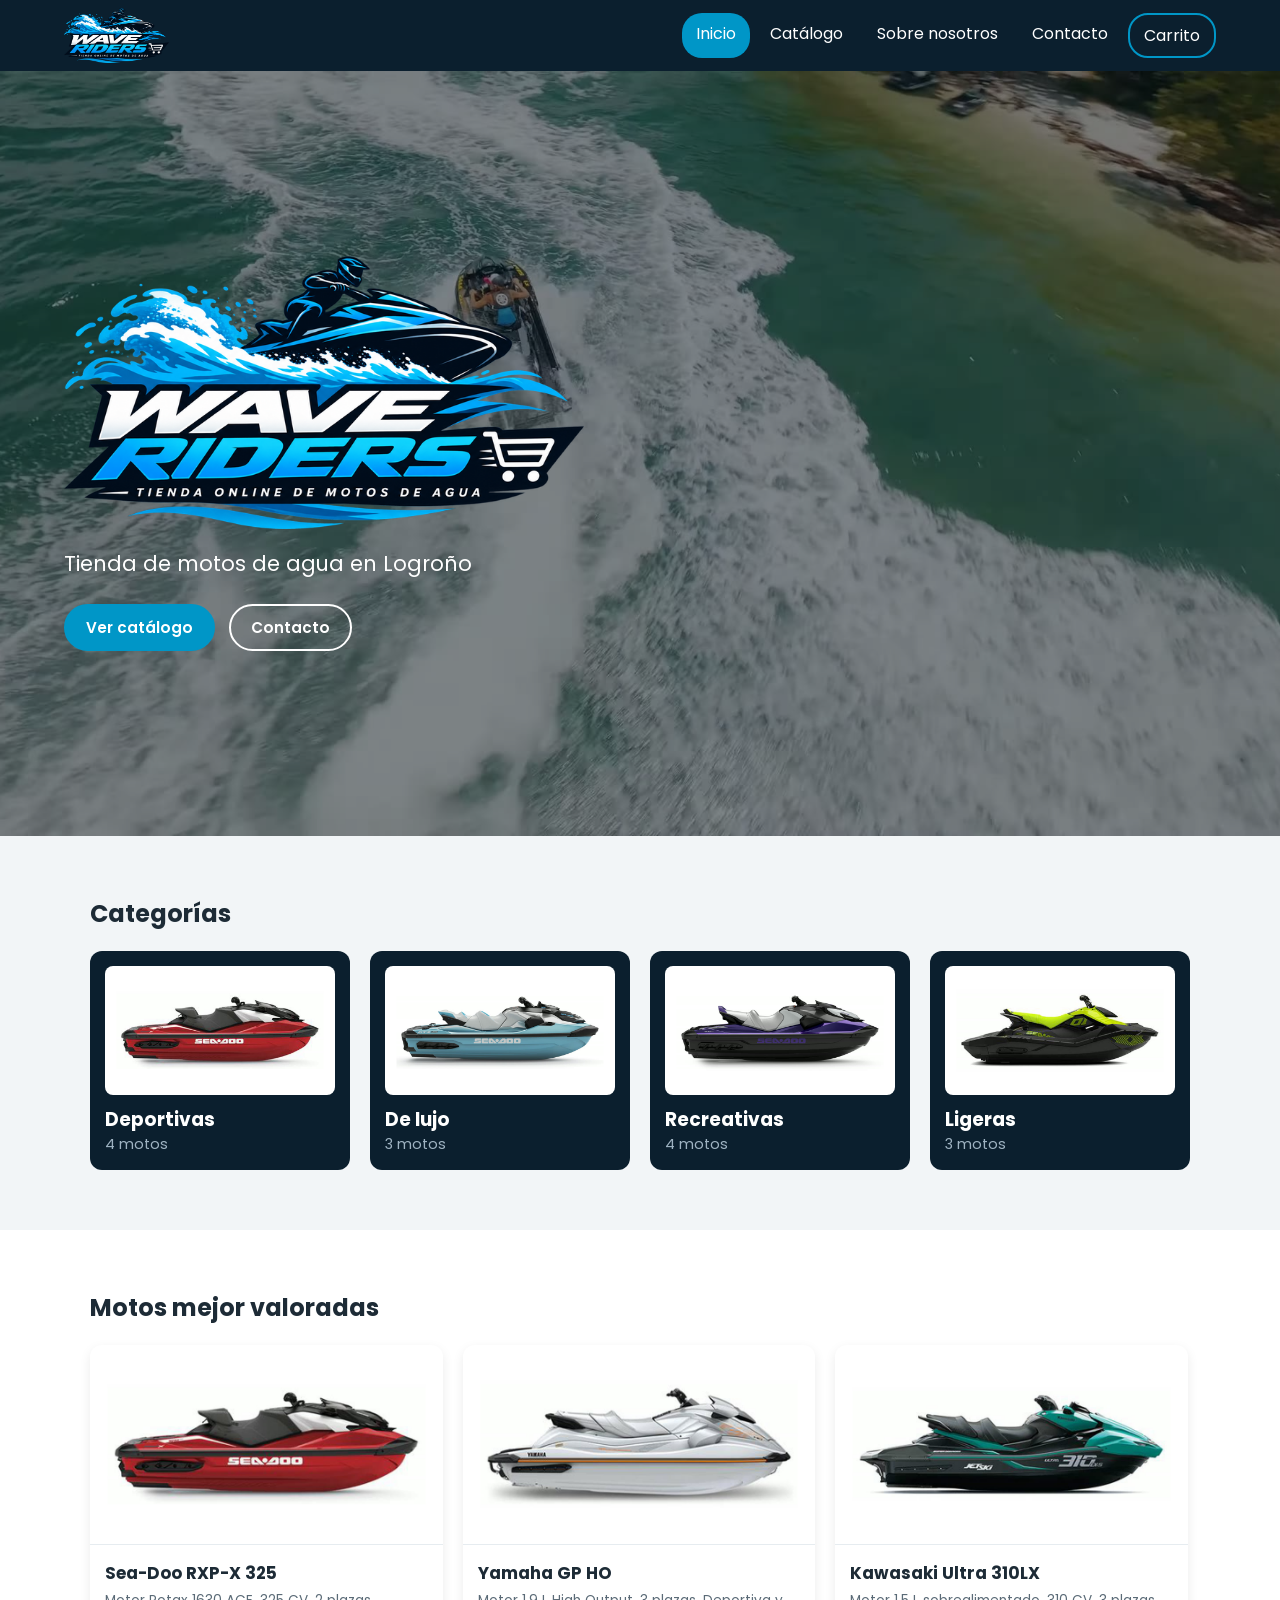
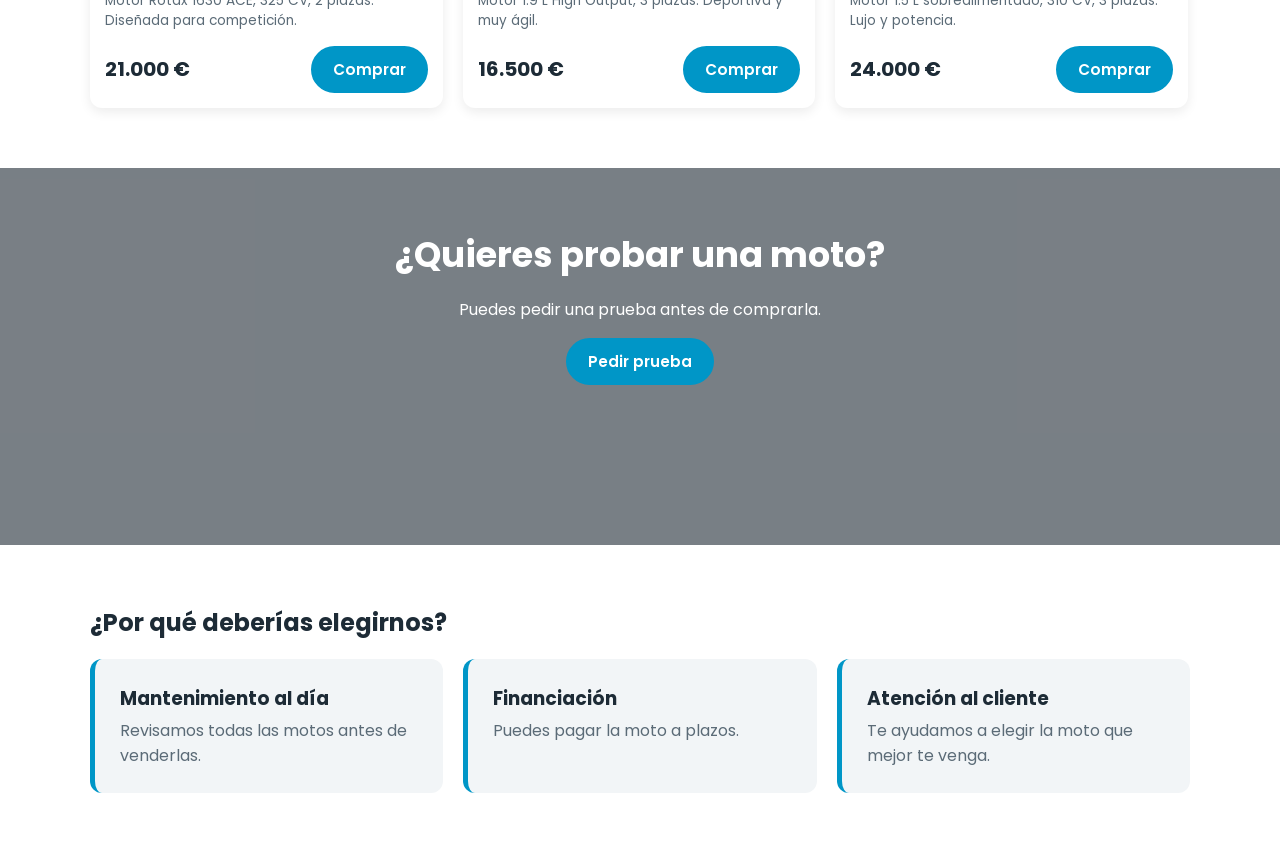
==== WaveRiders/index.html @ 461a8feb "Add files via upload" ====
<!DOCTYPE html>
<html lang="es">
<head>
    <meta charset="UTF-8">
    <meta name="viewport" content="width=device-width, initial-scale=1.0">
    <meta name="description" content="Wave Riders, tienda de motos de agua en Logroño">
    <meta name="keywords" content="motos de agua, Sea-Doo, Yamaha, Kawasaki, Logroño">
    <meta name="author" content="M.Y x B.H">
    <title>Inicio - Wave Riders</title>
    <link rel="icon" href="img/favicon.png" type="image/png">
    <!-- letra de google fonts -->
    <link href="https://fonts.googleapis.com/css2?family=Poppins:wght@400;600;700&display=swap" rel="stylesheet">
    <link href="css/estilos.css" rel="stylesheet" type="text/css">
</head>
<body>

    <!-- menu de arriba, igual en todas las paginas -->
    <header>
        <a href="index.html"><img src="img/logo.png" alt="Logo de Wave Riders" width="720" height="378"></a>
        <nav>
            <a href="index.html" class="activo">Inicio</a>
            <a href="tienda.html">Catálogo</a>
            <a href="sobre-nosotros.html">Sobre nosotros</a>
            <a href="contacto.html">Contacto</a>
            <a href="carrito.html" class="carrito">Carrito <span id="contador"></span></a>
        </nav>
    </header>

    <!-- portada con el video de fondo -->
    <section class="hero">
        <video autoplay muted loop playsinline poster="img/poster-inicio.jpg">
            <source src="video/jetski_cinematico.mp4" type="video/mp4">
        </video>
        <!-- capa oscura para que se lea el texto encima del video -->
        <div class="capa"></div>
        <div class="hero-texto">
            <h1 class="titulo-animado"><img src="img/logo.png" alt="Wave Riders" width="720" height="378"></h1>
            <p>Tienda de motos de agua en Logroño</p>
            <a href="tienda.html" class="boton">Ver catálogo</a>
            <a href="contacto.html" class="boton boton-borde">Contacto</a>
        </div>
    </section>

    <!-- categorias, cada una lleva a su parte del catalogo -->
    <section class="seccion">
        <div class="contenedor">
            <h2>Categorías</h2>
            <div class="categorias">
                <a href="tienda.html#deportivas">
                    <img src="img/motos/Sea-Doo_RXP-X_325.jpg" alt="Moto deportiva" width="800" height="450">
                    <h3>Deportivas</h3>
                    <p>4 motos</p>
                </a>
                <a href="tienda.html#lujo">
                    <img src="img/motos/Sea-Doo_GTX_Limited_325.jpg" alt="Moto de lujo" width="800" height="450">
                    <h3>De lujo</h3>
                    <p>3 motos</p>
                </a>
                <a href="tienda.html#recreativas">
                    <img src="img/motos/Sea-Doo_GTI_SE_170.jpg" alt="Moto recreativa" width="800" height="450">
                    <h3>Recreativas</h3>
                    <p>4 motos</p>
                </a>
                <a href="tienda.html#ligeras">
                    <img src="img/motos/Sea-Doo_Spark_Trixx.jpg" alt="Moto ligera" width="800" height="450">
                    <h3>Ligeras</h3>
                    <p>3 motos</p>
                </a>
            </div>
        </div>
    </section>

    <!-- las 3 motos mas vendidas -->
    <section class="seccion blanco">
        <div class="contenedor">
            <h2>Motos mejor valoradas</h2>
            <div class="tarjetas tres">
                <article class="tarjeta">
                    <img src="img/motos/Sea-Doo_RXP-X_325.jpg" alt="Sea-Doo RXP-X 325" width="800" height="450">
                    <div class="tarjeta-texto">
                        <h3>Sea-Doo RXP-X 325</h3>
                        <p>Motor Rotax 1630 ACE, 325 CV, 2 plazas. Diseñada para competición.</p>
                        <div class="tarjeta-pie">
                            <span class="precio">21.000 €</span>
                            <button type="button" class="boton comprar" data-id="rxpx" data-nombre="Sea-Doo RXP-X 325" data-precio="21000" data-foto="img/motos/Sea-Doo_RXP-X_325.jpg">Comprar</button>
                        </div>
                    </div>
                </article>

                <article class="tarjeta">
                    <img src="img/motos/Yamaha_GP_HO.jpg" alt="Yamaha GP HO" width="800" height="450">
                    <div class="tarjeta-texto">
                        <h3>Yamaha GP HO</h3>
                        <p>Motor 1.9 L High Output, 3 plazas. Deportiva y muy ágil.</p>
                        <div class="tarjeta-pie">
                            <span class="precio">16.500 €</span>
                            <button type="button" class="boton comprar" data-id="gpho" data-nombre="Yamaha GP HO" data-precio="16500" data-foto="img/motos/Yamaha_GP_HO.jpg">Comprar</button>
                        </div>
                    </div>
                </article>

                <article class="tarjeta">
                    <img src="img/motos/Kawasaki_Ultra_310LX.jpg" alt="Kawasaki Ultra 310LX" width="800" height="450">
                    <div class="tarjeta-texto">
                        <h3>Kawasaki Ultra 310LX</h3>
                        <p>Motor 1.5 L sobrealimentado, 310 CV, 3 plazas. Lujo y potencia.</p>
                        <div class="tarjeta-pie">
                            <span class="precio">24.000 €</span>
                            <button type="button" class="boton comprar" data-id="ultralx" data-nombre="Kawasaki Ultra 310LX" data-precio="24000" data-foto="img/motos/Kawasaki_Ultra_310LX.jpg">Comprar</button>
                        </div>
                    </div>
                </article>
            </div>
        </div>
    </section>

    <!-- franja con el otro video para pedir prueba -->
    <section class="banda-video">
        <video autoplay muted loop playsinline>
            <source src="video/jetski_lado.mp4" type="video/mp4">
        </video>
        <div class="capa"></div>
        <div class="banda-texto">
            <h2>¿Quieres probar una moto?</h2>
            <p>Puedes pedir una prueba antes de comprarla.</p>
            <a href="contacto.html" class="boton">Pedir prueba</a>
        </div>
    </section>

    <!-- por que elegirnos -->
    <section class="seccion blanco">
        <div class="contenedor">
            <h2>¿Por qué deberías elegirnos?</h2>
            <div class="ventajas">
                <div>
                    <h3>Mantenimiento al día</h3>
                    <p>Revisamos todas las motos antes de venderlas.</p>
                </div>
                <div>
                    <h3>Financiación</h3>
                    <p>Puedes pagar la moto a plazos.</p>
                </div>
                <div>
                    <h3>Atención al cliente</h3>
                    <p>Te ayudamos a elegir la moto que mejor te venga.</p>
                </div>
            </div>
        </div>
    </section>

    <!-- javascript del carrito (guarda las motos y pone el numerito del menu) -->
    <script src="js/carrito.js"></script>
</body>
</html>
---- WaveRiders/css/estilos.css ----
/* ===== WAVE RIDERS - hoja de estilos ===== */

/*-----cosas generales para toda la web-----*/

/* asi el padding y el borde no hacen la caja mas grande */
* {
    box-sizing: border-box;
}

body {
    margin: 0;
    font-family: 'Poppins', Arial, sans-serif;
    color: #1d2b36;
    background-color: #f2f5f7;
}

/* que las fotos no se salgan de su caja y no se deformen */
img {
    max-width: 100%;
    height: auto;
    display: block;
}

h1, h2, h3 {
    margin-top: 0;
}

/* caja del centro para que en pantallas grandes no se estire todo */
.contenedor {
    max-width: 1100px;
    margin: 0 auto;
}

/* espacio de arriba y abajo de cada parte de la pagina */
.seccion {
    padding: 60px 5%;
}

/* para las secciones que van con fondo blanco */
.blanco {
    background-color: white;
}

/*-----cabecera de arriba (logo + menu)-----*/

/* sticky = se queda pegada arriba al bajar */
header {
    position: sticky;
    top: 0;
    z-index: 10;
    display: flex;
    flex-wrap: wrap;
    align-items: center;
    justify-content: space-between;
    gap: 15px;
    padding: 8px 5%;
    background-color: #0b1f2e;
}

/* tamaño del logo de arriba */
header img {
    height: 55px;
    width: auto;
}

/*-----menu de navegacion-----*/
/* cosa guapa */
nav {
    display: flex;
    flex-wrap: wrap;
    gap: 6px;
}

nav a {
    padding: 8px 14px;
    border-radius: 20px;
    color: white;
    text-decoration: none;
    transition: all 0.3s ease-out;
}

/* al pasar el raton se pone blanco */
nav a:hover {
    background-color: white;
    color: #0b1f2e;
}

/* la pagina en la que estas sale en azul */
nav a.activo {
    background-color: #0096c7;
    color: white;
}

/* el enlace del carrito con borde para que se vea mas */
nav a.carrito {
    border: 2px solid #0096c7;
}

/*-----botones-----*/
.boton {
    display: inline-block;
    padding: 10px 20px;
    border: 2px solid #0096c7;
    border-radius: 25px; /* Bordes redondeados */
    background-color: #0096c7;
    color: white;
    font-family: inherit;
    font-size: 0.95rem;
    font-weight: 600;
    text-decoration: none;
    cursor: pointer;
    transition: background-color 0.3s, color 0.3s;
}

/* efecto al pasar el raton, se oscurece un poco */
.boton:hover {
    background-color: #0077a3;
    border-color: #0077a3;
}

/* boton transparente con borde blanco (el de la portada) */
.boton-borde {
    background-color: transparent;
    border-color: white;
}

.boton-borde:hover {
    background-color: white;
    border-color: white;
    color: #0b1f2e;
}

/* boton gris para borrar el formulario */
.boton-gris {
    background-color: white;
    border-color: #ccd6dd;
    color: #1d2b36;
}

.boton-gris:hover {
    background-color: #e6ecf0;
    border-color: #ccd6dd;
}

/*-----portada con el video de fondo-----*/
.hero,
.banda-video {
    position: relative; /* para poder poner el video por detras */
    overflow: hidden;   /* que el video no se salga */
    color: white;
}

.hero {
    min-height: 85vh; /* casi toda la pantalla */
    display: flex;
    align-items: center;
    padding: 40px 5%;
}

/* el video ocupa todo el fondo y se recorta sin deformarse */
.hero video,
.banda-video video {
    position: absolute;
    top: 0;
    left: 0;
    width: 100%;
    height: 100%;
    object-fit: cover;
}

/* capa negra transparente encima del video para que se lea el texto */
.capa {
    position: absolute;
    top: 0;
    left: 0;
    width: 100%;
    height: 100%;
    background-color: rgba(0, 10, 20, 0.5);
}

/* el texto va encima de todo */
.hero-texto,
.banda-texto {
    position: relative;
    z-index: 1;
}

/* logo grande de la portada */
.hero-texto img {
    width: 520px;
    margin-bottom: 10px;
}

.hero-texto p {
    font-size: 1.3rem;
    margin: 0 0 25px;
}

.hero-texto .boton {
    margin-right: 10px;
}

/*-----franja del segundo video (la de pedir prueba)-----*/
/* el texto va arriba y abajo se deja hueco para que se vea pasar la moto */
.banda-video {
    padding: 60px 5% 160px;
    text-align: center;
}

/* se enseña la parte de arriba del video, asi la moto sale abajo */
.banda-video video {
    object-position: center top;
}

.banda-texto h2 {
    font-size: 2.2rem;
    margin-bottom: 10px;
}

/* Animación para el título Wave riders en la pagina de Index (M.Y) */
@keyframes deslizarDesdeDerecha {
    0% {
        transform: translateX(100px);
        opacity: 0;
    }
    100% {
        transform: translateX(0);
        opacity: 1;
    }
}

/* Aplicado al logo de la portada */
.titulo-animado {
    animation: deslizarDesdeDerecha 1s ease-out;
}

/*-----titulo de las demas paginas con el video de la moto de lado-----*/
/* funciona igual que la portada: video detras, capa oscura y texto encima */
.banner {
    position: relative;
    overflow: hidden;
    padding: 70px 5%;
    color: white;
}

.banner video {
    position: absolute;
    top: 0;
    left: 0;
    width: 100%;
    height: 100%;
    object-fit: cover;
}

.banner-texto {
    position: relative;
    z-index: 1;
}

.banner h1 {
    font-size: 2.6rem;
    margin-bottom: 5px;
}

.banner p {
    margin: 0;
    font-size: 1.1rem;
}

/*-----cajas de categorias del inicio-----*/
.categorias {
    display: flex;
    flex-wrap: wrap;
    gap: 20px;
}

.categorias a {
    flex: 1 1 200px;
    padding: 15px;
    border-radius: 12px;
    background-color: #0b1f2e;
    color: white;
    text-decoration: none;
    transition: transform 0.3s;
}

/* efecto: la caja sube un poco al pasar el raton */
.categorias a:hover {
    transform: translateY(-5px);
}

.categorias img {
    border-radius: 8px;
    background-color: white;
    margin-bottom: 10px;
}

.categorias h3 {
    margin: 0;
}

.categorias p {
    margin: 0;
    color: #9fb3c2;
    font-size: 0.9rem;
}

/*-----tarjetas de las motos-----*/

/* fila de tarjetas, si no caben bajan a la siguiente linea */
.tarjetas {
    display: flex;
    flex-wrap: wrap;
    gap: 20px;
}

/* 4 tarjetas por fila */
.tarjeta {
    flex: 0 0 calc(25% - 15px);
    display: flex;
    flex-direction: column;
    background-color: white;
    border-radius: 12px;
    overflow: hidden;
    box-shadow: 0 4px 12px rgba(0, 0, 0, 0.08);
    transition: transform 0.3s, box-shadow 0.3s;
}

/* en el inicio van 3 por fila */
.tres .tarjeta {
    flex-basis: calc(33.33% - 14px);
}

/*-----efecto tarjeta: sube y le sale mas sombra-----*/
.tarjeta:hover {
    transform: translateY(-5px);
    box-shadow: 0 10px 25px rgba(0, 0, 0, 0.15);
}

.tarjeta-texto {
    flex: 1;
    display: flex;
    flex-direction: column;
    padding: 15px;
    border-top: 1px solid #e6ecf0;
}

.tarjeta h3 {
    font-size: 1.05rem;
    margin-bottom: 5px;
}

.tarjeta p {
    margin: 0 0 15px;
    font-size: 0.85rem;
    color: #5b6b77;
}

/* precio y boton abajo del todo aunque el texto sea mas corto */
.tarjeta-pie {
    margin-top: auto;
    display: flex;
    align-items: center;
    justify-content: space-between;
}

.precio {
    font-size: 1.25rem;
    font-weight: 700;
}

/*-----catalogo: botones para saltar a cada categoria-----*/
.menu-categorias {
    display: flex;
    flex-wrap: wrap;
    gap: 10px;
    margin-bottom: 40px;
}

.menu-categorias a {
    padding: 8px 18px;
    border-radius: 20px;
    background-color: white;
    color: #1d2b36;
    text-decoration: none;
    border: 1px solid #d5dde3;
    transition: all 0.3s;
}

.menu-categorias a:hover {
    background-color: #0b1f2e;
    color: white;
}

/* scroll-margin para que la cabecera no tape el titulo al saltar */
.categoria {
    margin-bottom: 50px;
    scroll-margin-top: 90px;
}

.categoria h2 {
    margin-bottom: 0;
}

.categoria > p {
    margin: 0 0 20px;
    color: #5b6b77;
}

/*-----cajitas de por que elegirnos-----*/
.ventajas {
    display: flex;
    flex-wrap: wrap;
    gap: 20px;
}

.ventajas div {
    flex: 1 1 250px;
    padding: 25px;
    border-radius: 12px;
    background-color: #f2f5f7;
    border-left: 5px solid #0096c7; /* rayita azul a la izquierda */
}

.ventajas h3 {
    margin-bottom: 5px;
}

.ventajas p {
    margin: 0;
    color: #5b6b77;
}

/*-----sobre nosotros: texto a un lado y foto al otro-----*/
.dos-columnas {
    display: flex;
    flex-wrap: wrap;
    align-items: center;
    gap: 40px;
}

.dos-columnas > div {
    flex: 1 1 400px;
}

.dos-columnas img {
    border-radius: 12px;
}

/*-----tabla del horario-----*/
table {
    width: 100%;
    max-width: 600px;
    border-collapse: collapse; /* que no salgan bordes dobles */
    background-color: white;
}

caption {
    text-align: left;
    font-weight: 700;
    padding-bottom: 10px;
}

th,
td {
    padding: 12px 15px;
    text-align: left;
    border-bottom: 1px solid #e6ecf0;
}

th {
    background-color: #0b1f2e;
    color: white;
}

/* el domingo cerrado en rojo */
.cerrado {
    color: #e63946;
    font-weight: 700;
    text-align: center;
}

/*-----formularios (contacto y pedido)-----*/
form p {
    margin: 0 0 15px;
}

/* todos los campos de escribir igual de anchos */
input[type="text"],
input[type="email"],
input[type="tel"],
select,
textarea {
    width: 100%;
    padding: 10px;
    margin-top: 5px;
    border: 1px solid #ccd6dd;
    border-radius: 6px;
    font-family: inherit;
    font-size: 0.95rem;
}

/* cuando pinchas en un campo se marca en azul */
input:focus,
select:focus,
textarea:focus {
    outline: 2px solid #0096c7;
    border-color: transparent;
}

/* el recuadro que agrupa campos */
fieldset {
    margin: 0 0 20px;
    padding: 15px 20px;
    border: 1px solid #d5dde3;
    border-radius: 8px;
}

legend {
    font-weight: 700;
    padding: 0 5px;
}

/*-----contacto: formulario a la izquierda y datos a la derecha-----*/
.contacto {
    display: flex;
    flex-wrap: wrap;
    align-items: flex-start;
    gap: 30px;
}

.contacto form {
    flex: 2 1 450px;
    padding: 30px;
    border-radius: 12px;
    background-color: white;
}

.contacto aside {
    flex: 1 1 280px;
}

/* cada cajita de direccion, telefono... */
.dato {
    margin-bottom: 15px;
    padding: 18px;
    border-radius: 12px;
    background-color: white;
}

.dato h3 {
    margin-bottom: 3px;
    font-size: 1rem;
    color: #0096c7;
}

/* overflow-wrap: los emails largos se parten en dos lineas.
   sin esto la columna se hacia enorme y la pagina se veia pequeña */
.dato p {
    margin: 0;
    overflow-wrap: anywhere;
}

/* el mapa de google */
iframe {
    width: 100%;
    height: 250px;
    border: 0;
    border-radius: 12px;
}

/*==========================================
  CARRITO
  las filas de las motos las crea el javascript (js/carrito.js)
==========================================*/

/*-----boton comprar cuando lo acabas de pulsar (se pone verde un momento)-----*/
.boton.anadida {
    background-color: #2a9d8f;
    border-color: #2a9d8f;
}

/*-----numerito rojo al lado de Carrito en el menu-----*/
/* empieza escondido, el javascript lo enseña si hay motos */
#contador {
    display: none;
    min-width: 20px;
    margin-left: 4px;
    padding: 0 6px;
    border-radius: 10px;
    background-color: #e63946;
    color: white;
    font-size: 0.75rem;
    text-align: center;
}

/* lista de motos a la izquierda y resumen a la derecha */
.pedido {
    display: flex;
    flex-wrap: wrap;
    align-items: flex-start;
    gap: 30px;
}

.lista-motos {
    flex: 2 1 500px;
}

/* cada fila de moto */
.fila {
    display: flex;
    flex-wrap: wrap;
    align-items: center;
    gap: 15px;
    margin-bottom: 12px;
    padding: 10px 15px;
    border: 2px solid #0096c7;
    border-radius: 12px;
    background-color: white;
}

.fila img {
    width: 110px;
}

.fila-info {
    flex: 1;
}

.fila-info h3 {
    margin: 0;
    font-size: 1rem;
}

.fila-info p {
    margin: 0;
    color: #5b6b77;
    font-size: 0.9rem;
}

/*-----botones - y + de la cantidad-----*/
.cantidad {
    display: flex;
    align-items: center;
    gap: 10px;
    margin-top: 6px;
}

.cantidad button {
    width: 28px;
    height: 28px;
    border: 1px solid #ccd6dd;
    border-radius: 6px;
    background-color: white;
    font-family: inherit;
    font-weight: 700;
    cursor: pointer;
}

.cantidad button:hover {
    background-color: #0b1f2e;
    color: white;
}

.subtotal {
    font-weight: 700;
}

/* boton rojo para quitar la moto */
.quitar {
    padding: 8px 16px;
    border: none;
    border-radius: 20px;
    background-color: #e63946;
    color: white;
    font-family: inherit;
    cursor: pointer;
    transition: background-color 0.3s;
}

.quitar:hover {
    background-color: #c62f3b;
}

/* caja del carrito vacio, la enseña el javascript */
.vacio {
    display: none;
    padding: 40px;
    border-radius: 12px;
    background-color: white;
    text-align: center;
}

.vacio p {
    color: #5b6b77;
}

/*-----caja del resumen (total y datos)-----*/
/* sticky para que el total se vea siempre al bajar */
.resumen {
    flex: 1 1 300px;
    position: sticky;
    top: 90px;
    padding: 25px;
    border-radius: 12px;
    background-color: white;
    box-shadow: 0 4px 12px rgba(0, 0, 0, 0.08);
}

.total-linea {
    display: flex;
    justify-content: space-between;
    font-size: 1.3rem;
    font-weight: 700;
}

.resumen .boton {
    width: 100%;
}

/* boton de vaciar que parece un enlace rojo */
.vaciar {
    display: block;
    width: 100%;
    margin-top: 12px;
    border: none;
    background: none;
    color: #e63946;
    font-family: inherit;
    font-size: 0.9rem;
    text-decoration: underline;
    cursor: pointer;
}

/*-----pagina de pedido hecho-----*/
.confirmacion {
    max-width: 550px;
    margin: 60px auto;
    padding: 40px;
    border-radius: 12px;
    background-color: white;
    text-align: center;
}

.confirmacion img {
    width: 230px;
    margin: 0 auto 20px;
}

/*-----para tablets: 2 tarjetas por fila-----*/
@media (max-width: 900px) {
    .tarjeta,
    .tres .tarjeta {
        flex-basis: calc(50% - 10px);
    }

    /* en pantalla pequeña el resumen va debajo y no se pega */
    .resumen {
        position: static;
    }
}

/*-----para movil: 1 tarjeta por fila y menu centrado-----*/
@media (max-width: 600px) {
    /* en movil la cabecera no se queda pegada porque ocupa mucho */
    header {
        position: static;
        justify-content: center;
    }

    nav a {
        padding: 6px 10px;
        font-size: 0.9rem;
    }

    nav {
        justify-content: center;
    }

    .tarjeta,
    .tres .tarjeta {
        flex-basis: 100%;
    }

    .banner h1 {
        font-size: 2rem;
    }

    .contacto form {
        padding: 20px;
    }
}
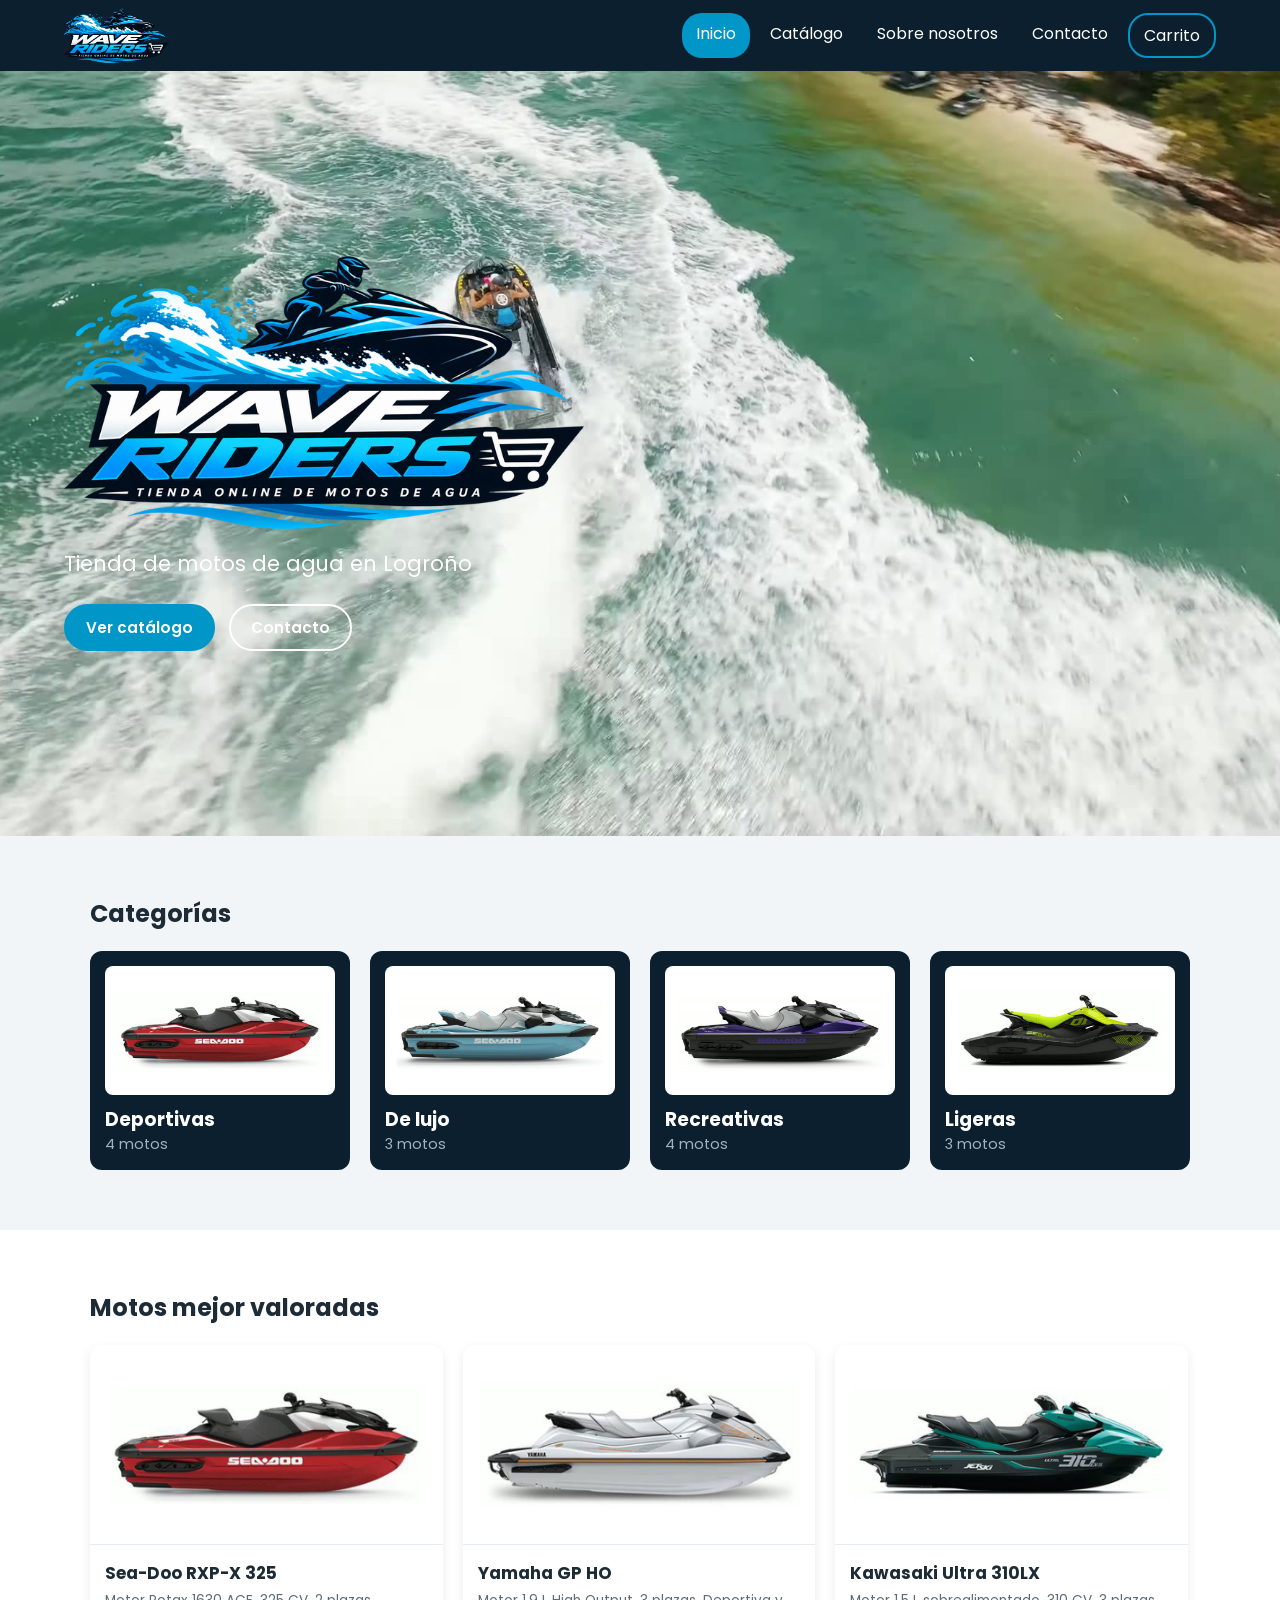
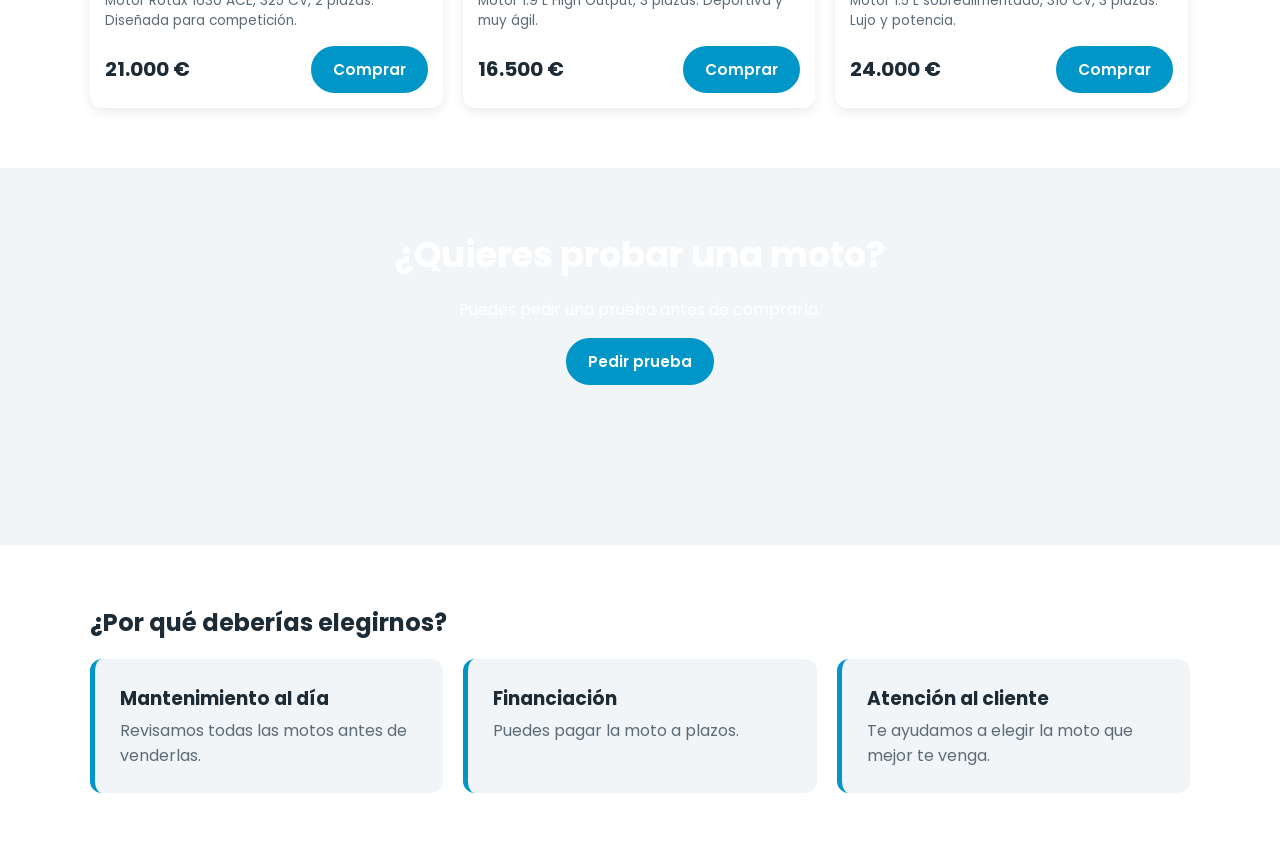
==== commit bf9f1d69: "actualizacion actualizado" ====
--- a/WaveRiders/index.html
+++ b/WaveRiders/index.html
@@ -2,9 +2,6 @@
 <html lang="es">
 <head>
     <meta charset="UTF-8">
-    <meta name="viewport" content="width=device-width, initial-scale=1.0">
-    <meta name="description" content="Wave Riders, tienda de motos de agua en Logroño">
-    <meta name="keywords" content="motos de agua, Sea-Doo, Yamaha, Kawasaki, Logroño">
     <meta name="author" content="M.Y x B.H">
     <title>Inicio - Wave Riders</title>
     <link rel="icon" href="img/favicon.png" type="image/png">
@@ -14,7 +11,7 @@
 </head>
 <body>
 
-    <!-- menu de arriba, igual en todas las paginas -->
+    <!-- MENU DE ARRIBA -->
     <header>
         <a href="index.html"><img src="img/logo.png" alt="Logo de Wave Riders" width="720" height="378"></a>
         <nav>
@@ -26,13 +23,12 @@
         </nav>
     </header>
 
-    <!-- portada con el video de fondo -->
+    <!-- LA PORTASADA -->
     <section class="hero">
         <video autoplay muted loop playsinline poster="img/poster-inicio.jpg">
-            <source src="video/jetski_cinematico.mp4" type="video/mp4">
+            <source src="video/jetski.mp4"  type="video/mp4">
         </video>
         <!-- capa oscura para que se lea el texto encima del video -->
-        <div class="capa"></div>
         <div class="hero-texto">
             <h1 class="titulo-animado"><img src="img/logo.png" alt="Wave Riders" width="720" height="378"></h1>
             <p>Tienda de motos de agua en Logroño</p>
@@ -119,7 +115,6 @@
         <video autoplay muted loop playsinline>
             <source src="video/jetski_lado.mp4" type="video/mp4">
         </video>
-        <div class="capa"></div>
         <div class="banda-texto">
             <h2>¿Quieres probar una moto?</h2>
             <p>Puedes pedir una prueba antes de comprarla.</p>
--- a/WaveRiders/css/estilos.css
+++ b/WaveRiders/css/estilos.css
@@ -239,7 +239,7 @@
 .banner {
     position: relative;
     overflow: hidden;
-    padding: 70px 5%;
+    padding: 100px 5%;
     color: white;
 }
 
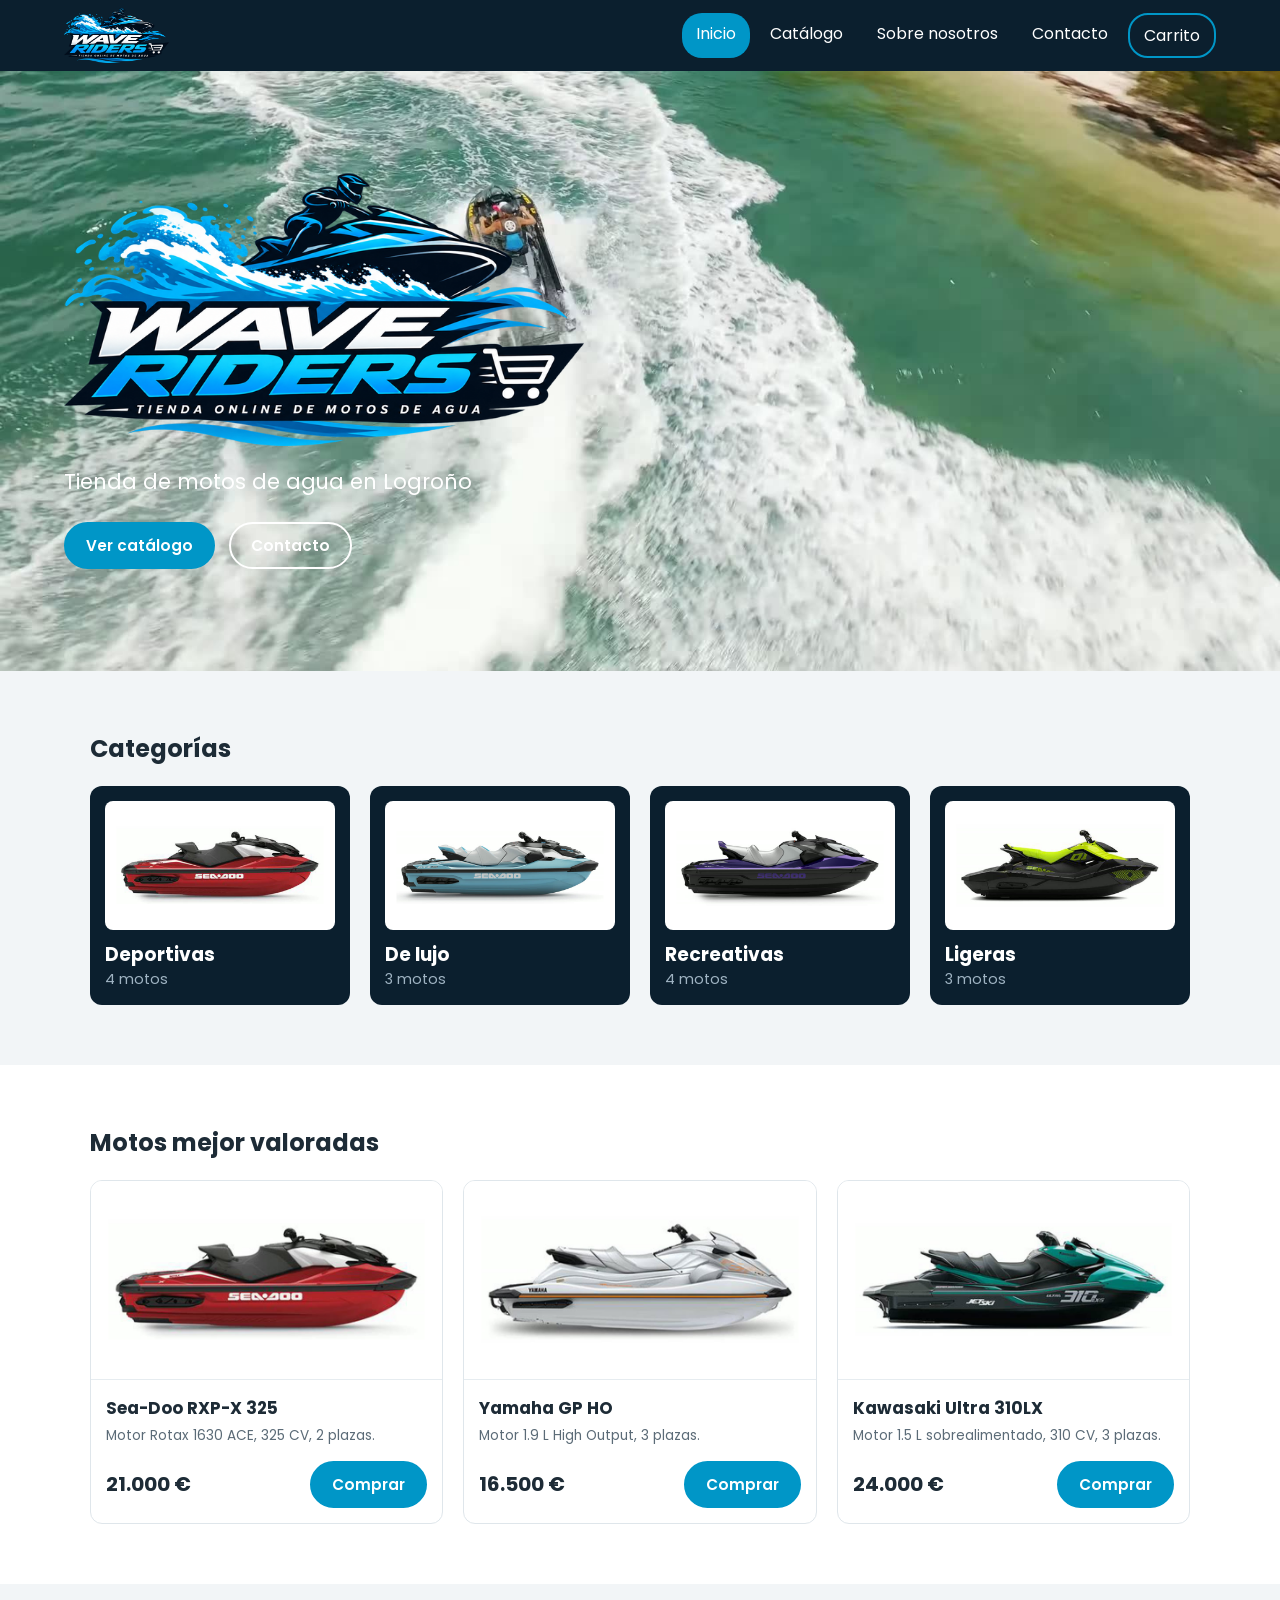
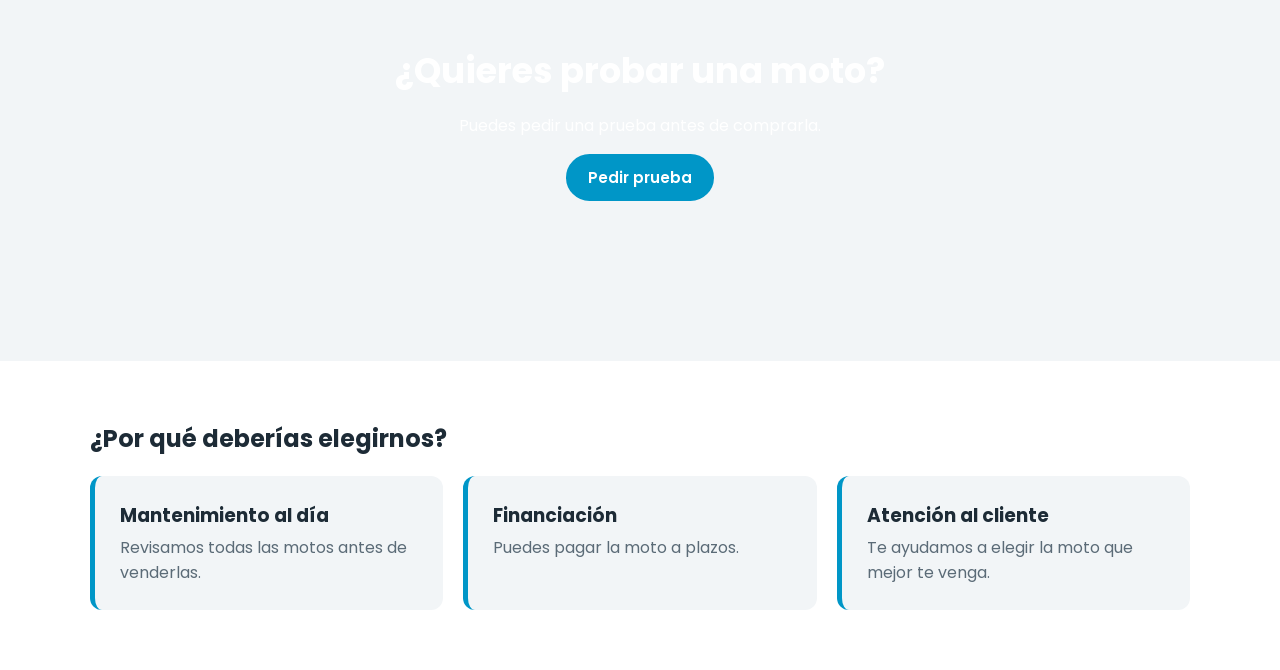
==== commit 97db90ab: "final push" ====
--- a/WaveRiders/index.html
+++ b/WaveRiders/index.html
@@ -5,7 +5,7 @@
     <meta name="author" content="M.Y x B.H">
     <title>Inicio - Wave Riders</title>
     <link rel="icon" href="img/favicon.png" type="image/png">
-    <!-- letra de google fonts -->
+    <!-- fuente poppins -->
     <link href="https://fonts.googleapis.com/css2?family=Poppins:wght@400;600;700&display=swap" rel="stylesheet">
     <link href="css/estilos.css" rel="stylesheet" type="text/css">
 </head>
@@ -28,7 +28,6 @@
         <video autoplay muted loop playsinline poster="img/poster-inicio.jpg">
             <source src="video/jetski.mp4"  type="video/mp4">
         </video>
-        <!-- capa oscura para que se lea el texto encima del video -->
         <div class="hero-texto">
             <h1 class="titulo-animado"><img src="img/logo.png" alt="Wave Riders" width="720" height="378"></h1>
             <p>Tienda de motos de agua en Logroño</p>
@@ -37,7 +36,7 @@
         </div>
     </section>
 
-    <!-- categorias, cada una lleva a su parte del catalogo -->
+    <!-- categorias, cada una te lanza al catalogo ADAM NO LO TOQUES ZML-->
     <section class="seccion">
         <div class="contenedor">
             <h2>Categorías</h2>
@@ -75,7 +74,7 @@
                     <img src="img/motos/Sea-Doo_RXP-X_325.jpg" alt="Sea-Doo RXP-X 325" width="800" height="450">
                     <div class="tarjeta-texto">
                         <h3>Sea-Doo RXP-X 325</h3>
-                        <p>Motor Rotax 1630 ACE, 325 CV, 2 plazas. Diseñada para competición.</p>
+                        <p>Motor Rotax 1630 ACE, 325 CV, 2 plazas. </p>
                         <div class="tarjeta-pie">
                             <span class="precio">21.000 €</span>
                             <button type="button" class="boton comprar" data-id="rxpx" data-nombre="Sea-Doo RXP-X 325" data-precio="21000" data-foto="img/motos/Sea-Doo_RXP-X_325.jpg">Comprar</button>
@@ -87,7 +86,7 @@
                     <img src="img/motos/Yamaha_GP_HO.jpg" alt="Yamaha GP HO" width="800" height="450">
                     <div class="tarjeta-texto">
                         <h3>Yamaha GP HO</h3>
-                        <p>Motor 1.9 L High Output, 3 plazas. Deportiva y muy ágil.</p>
+                        <p>Motor 1.9 L High Output, 3 plazas. </p>
                         <div class="tarjeta-pie">
                             <span class="precio">16.500 €</span>
                             <button type="button" class="boton comprar" data-id="gpho" data-nombre="Yamaha GP HO" data-precio="16500" data-foto="img/motos/Yamaha_GP_HO.jpg">Comprar</button>
@@ -99,7 +98,7 @@
                     <img src="img/motos/Kawasaki_Ultra_310LX.jpg" alt="Kawasaki Ultra 310LX" width="800" height="450">
                     <div class="tarjeta-texto">
                         <h3>Kawasaki Ultra 310LX</h3>
-                        <p>Motor 1.5 L sobrealimentado, 310 CV, 3 plazas. Lujo y potencia.</p>
+                        <p>Motor 1.5 L sobrealimentado, 310 CV, 3 plazas.</p>
                         <div class="tarjeta-pie">
                             <span class="precio">24.000 €</span>
                             <button type="button" class="boton comprar" data-id="ultralx" data-nombre="Kawasaki Ultra 310LX" data-precio="24000" data-foto="img/motos/Kawasaki_Ultra_310LX.jpg">Comprar</button>
@@ -110,7 +109,7 @@
         </div>
     </section>
 
-    <!-- franja con el otro video para pedir prueba -->
+    <!-- segundo baner otro video para pedir prueba -->
     <section class="banda-video">
         <video autoplay muted loop playsinline>
             <source src="video/jetski_lado.mp4" type="video/mp4">
@@ -122,7 +121,7 @@
         </div>
     </section>
 
-    <!-- por que elegirnos -->
+    <!-- el por que elegirnos -->
     <section class="seccion blanco">
         <div class="contenedor">
             <h2>¿Por qué deberías elegirnos?</h2>
@@ -143,7 +142,7 @@
         </div>
     </section>
 
-    <!-- javascript del carrito (guarda las motos y pone el numerito del menu) -->
+
     <script src="js/carrito.js"></script>
 </body>
 </html>
--- a/WaveRiders/css/estilos.css
+++ b/WaveRiders/css/estilos.css
@@ -1,792 +1,652 @@
-/* ===== WAVE RIDERS - hoja de estilos ===== */
-
-/*-----cosas generales para toda la web-----*/
-
-/* asi el padding y el borde no hacen la caja mas grande */
-* {
-    box-sizing: border-box;
-}
-
-body {
-    margin: 0;
-    font-family: 'Poppins', Arial, sans-serif;
-    color: #1d2b36;
-    background-color: #f2f5f7;
-}
-
-/* que las fotos no se salgan de su caja y no se deformen */
-img {
-    max-width: 100%;
-    height: auto;
-    display: block;
-}
-
-h1, h2, h3 {
-    margin-top: 0;
-}
-
-/* caja del centro para que en pantallas grandes no se estire todo */
-.contenedor {
-    max-width: 1100px;
-    margin: 0 auto;
-}
-
-/* espacio de arriba y abajo de cada parte de la pagina */
-.seccion {
-    padding: 60px 5%;
-}
-
-/* para las secciones que van con fondo blanco */
-.blanco {
-    background-color: white;
-}
-
-/*-----cabecera de arriba (logo + menu)-----*/
-
-/* sticky = se queda pegada arriba al bajar */
-header {
-    position: sticky;
-    top: 0;
-    z-index: 10;
-    display: flex;
-    flex-wrap: wrap;
-    align-items: center;
-    justify-content: space-between;
-    gap: 15px;
-    padding: 8px 5%;
-    background-color: #0b1f2e;
-}
-
-/* tamaño del logo de arriba */
-header img {
-    height: 55px;
-    width: auto;
-}
-
-/*-----menu de navegacion-----*/
-/* cosa guapa */
-nav {
-    display: flex;
-    flex-wrap: wrap;
-    gap: 6px;
-}
-
-nav a {
-    padding: 8px 14px;
-    border-radius: 20px;
-    color: white;
-    text-decoration: none;
-    transition: all 0.3s ease-out;
-}
-
-/* al pasar el raton se pone blanco */
-nav a:hover {
-    background-color: white;
-    color: #0b1f2e;
-}
-
-/* la pagina en la que estas sale en azul */
-nav a.activo {
-    background-color: #0096c7;
-    color: white;
-}
-
-/* el enlace del carrito con borde para que se vea mas */
-nav a.carrito {
-    border: 2px solid #0096c7;
-}
-
-/*-----botones-----*/
-.boton {
-    display: inline-block;
-    padding: 10px 20px;
-    border: 2px solid #0096c7;
-    border-radius: 25px; /* Bordes redondeados */
-    background-color: #0096c7;
-    color: white;
-    font-family: inherit;
-    font-size: 0.95rem;
-    font-weight: 600;
-    text-decoration: none;
-    cursor: pointer;
-    transition: background-color 0.3s, color 0.3s;
-}
-
-/* efecto al pasar el raton, se oscurece un poco */
-.boton:hover {
-    background-color: #0077a3;
-    border-color: #0077a3;
-}
-
-/* boton transparente con borde blanco (el de la portada) */
-.boton-borde {
-    background-color: transparent;
-    border-color: white;
-}
-
-.boton-borde:hover {
-    background-color: white;
-    border-color: white;
-    color: #0b1f2e;
-}
-
-/* boton gris para borrar el formulario */
-.boton-gris {
-    background-color: white;
-    border-color: #ccd6dd;
-    color: #1d2b36;
-}
-
-.boton-gris:hover {
-    background-color: #e6ecf0;
-    border-color: #ccd6dd;
-}
-
-/*-----portada con el video de fondo-----*/
-.hero,
-.banda-video {
-    position: relative; /* para poder poner el video por detras */
-    overflow: hidden;   /* que el video no se salga */
-    color: white;
-}
-
-.hero {
-    min-height: 85vh; /* casi toda la pantalla */
-    display: flex;
-    align-items: center;
-    padding: 40px 5%;
-}
-
-/* el video ocupa todo el fondo y se recorta sin deformarse */
-.hero video,
-.banda-video video {
-    position: absolute;
-    top: 0;
-    left: 0;
-    width: 100%;
-    height: 100%;
-    object-fit: cover;
-}
-
-/* capa negra transparente encima del video para que se lea el texto */
-.capa {
-    position: absolute;
-    top: 0;
-    left: 0;
-    width: 100%;
-    height: 100%;
-    background-color: rgba(0, 10, 20, 0.5);
-}
-
-/* el texto va encima de todo */
-.hero-texto,
-.banda-texto {
-    position: relative;
-    z-index: 1;
-}
-
-/* logo grande de la portada */
-.hero-texto img {
-    width: 520px;
-    margin-bottom: 10px;
-}
-
-.hero-texto p {
-    font-size: 1.3rem;
-    margin: 0 0 25px;
-}
-
-.hero-texto .boton {
-    margin-right: 10px;
-}
-
-/*-----franja del segundo video (la de pedir prueba)-----*/
-/* el texto va arriba y abajo se deja hueco para que se vea pasar la moto */
-.banda-video {
-    padding: 60px 5% 160px;
-    text-align: center;
-}
-
-/* se enseña la parte de arriba del video, asi la moto sale abajo */
-.banda-video video {
-    object-position: center top;
-}
-
-.banda-texto h2 {
-    font-size: 2.2rem;
-    margin-bottom: 10px;
-}
-
-/* Animación para el título Wave riders en la pagina de Index (M.Y) */
-@keyframes deslizarDesdeDerecha {
-    0% {
-        transform: translateX(100px);
-        opacity: 0;
-    }
-    100% {
-        transform: translateX(0);
-        opacity: 1;
-    }
-}
-
-/* Aplicado al logo de la portada */
-.titulo-animado {
-    animation: deslizarDesdeDerecha 1s ease-out;
-}
-
-/*-----titulo de las demas paginas con el video de la moto de lado-----*/
-/* funciona igual que la portada: video detras, capa oscura y texto encima */
-.banner {
-    position: relative;
-    overflow: hidden;
-    padding: 100px 5%;
-    color: white;
-}
-
-.banner video {
-    position: absolute;
-    top: 0;
-    left: 0;
-    width: 100%;
-    height: 100%;
-    object-fit: cover;
-}
-
-.banner-texto {
-    position: relative;
-    z-index: 1;
-}
-
-.banner h1 {
-    font-size: 2.6rem;
-    margin-bottom: 5px;
-}
-
-.banner p {
-    margin: 0;
-    font-size: 1.1rem;
-}
-
-/*-----cajas de categorias del inicio-----*/
-.categorias {
-    display: flex;
-    flex-wrap: wrap;
-    gap: 20px;
-}
-
-.categorias a {
-    flex: 1 1 200px;
-    padding: 15px;
-    border-radius: 12px;
-    background-color: #0b1f2e;
-    color: white;
-    text-decoration: none;
-    transition: transform 0.3s;
-}
-
-/* efecto: la caja sube un poco al pasar el raton */
-.categorias a:hover {
-    transform: translateY(-5px);
-}
-
-.categorias img {
-    border-radius: 8px;
-    background-color: white;
-    margin-bottom: 10px;
-}
-
-.categorias h3 {
-    margin: 0;
-}
-
-.categorias p {
-    margin: 0;
-    color: #9fb3c2;
-    font-size: 0.9rem;
-}
-
-/*-----tarjetas de las motos-----*/
-
-/* fila de tarjetas, si no caben bajan a la siguiente linea */
-.tarjetas {
-    display: flex;
-    flex-wrap: wrap;
-    gap: 20px;
-}
-
-/* 4 tarjetas por fila */
-.tarjeta {
-    flex: 0 0 calc(25% - 15px);
-    display: flex;
-    flex-direction: column;
-    background-color: white;
-    border-radius: 12px;
-    overflow: hidden;
-    box-shadow: 0 4px 12px rgba(0, 0, 0, 0.08);
-    transition: transform 0.3s, box-shadow 0.3s;
-}
-
-/* en el inicio van 3 por fila */
-.tres .tarjeta {
-    flex-basis: calc(33.33% - 14px);
-}
-
-/*-----efecto tarjeta: sube y le sale mas sombra-----*/
-.tarjeta:hover {
-    transform: translateY(-5px);
-    box-shadow: 0 10px 25px rgba(0, 0, 0, 0.15);
-}
-
-.tarjeta-texto {
-    flex: 1;
-    display: flex;
-    flex-direction: column;
-    padding: 15px;
-    border-top: 1px solid #e6ecf0;
-}
-
-.tarjeta h3 {
-    font-size: 1.05rem;
-    margin-bottom: 5px;
-}
-
-.tarjeta p {
-    margin: 0 0 15px;
-    font-size: 0.85rem;
-    color: #5b6b77;
-}
-
-/* precio y boton abajo del todo aunque el texto sea mas corto */
-.tarjeta-pie {
-    margin-top: auto;
-    display: flex;
-    align-items: center;
-    justify-content: space-between;
-}
-
-.precio {
-    font-size: 1.25rem;
-    font-weight: 700;
-}
-
-/*-----catalogo: botones para saltar a cada categoria-----*/
-.menu-categorias {
-    display: flex;
-    flex-wrap: wrap;
-    gap: 10px;
-    margin-bottom: 40px;
-}
-
-.menu-categorias a {
-    padding: 8px 18px;
-    border-radius: 20px;
-    background-color: white;
-    color: #1d2b36;
-    text-decoration: none;
-    border: 1px solid #d5dde3;
-    transition: all 0.3s;
-}
-
-.menu-categorias a:hover {
-    background-color: #0b1f2e;
-    color: white;
-}
-
-/* scroll-margin para que la cabecera no tape el titulo al saltar */
-.categoria {
-    margin-bottom: 50px;
-    scroll-margin-top: 90px;
-}
-
-.categoria h2 {
-    margin-bottom: 0;
-}
-
-.categoria > p {
-    margin: 0 0 20px;
-    color: #5b6b77;
-}
-
-/*-----cajitas de por que elegirnos-----*/
-.ventajas {
-    display: flex;
-    flex-wrap: wrap;
-    gap: 20px;
-}
-
-.ventajas div {
-    flex: 1 1 250px;
-    padding: 25px;
-    border-radius: 12px;
-    background-color: #f2f5f7;
-    border-left: 5px solid #0096c7; /* rayita azul a la izquierda */
-}
-
-.ventajas h3 {
-    margin-bottom: 5px;
-}
-
-.ventajas p {
-    margin: 0;
-    color: #5b6b77;
-}
-
-/*-----sobre nosotros: texto a un lado y foto al otro-----*/
-.dos-columnas {
-    display: flex;
-    flex-wrap: wrap;
-    align-items: center;
-    gap: 40px;
-}
-
-.dos-columnas > div {
-    flex: 1 1 400px;
-}
-
-.dos-columnas img {
-    border-radius: 12px;
-}
-
-/*-----tabla del horario-----*/
-table {
-    width: 100%;
-    max-width: 600px;
-    border-collapse: collapse; /* que no salgan bordes dobles */
-    background-color: white;
-}
-
-caption {
-    text-align: left;
-    font-weight: 700;
-    padding-bottom: 10px;
-}
-
-th,
-td {
-    padding: 12px 15px;
-    text-align: left;
-    border-bottom: 1px solid #e6ecf0;
-}
-
-th {
-    background-color: #0b1f2e;
-    color: white;
-}
-
-/* el domingo cerrado en rojo */
-.cerrado {
-    color: #e63946;
-    font-weight: 700;
-    text-align: center;
-}
-
-/*-----formularios (contacto y pedido)-----*/
-form p {
-    margin: 0 0 15px;
-}
-
-/* todos los campos de escribir igual de anchos */
-input[type="text"],
-input[type="email"],
-input[type="tel"],
-select,
-textarea {
-    width: 100%;
-    padding: 10px;
-    margin-top: 5px;
-    border: 1px solid #ccd6dd;
-    border-radius: 6px;
-    font-family: inherit;
-    font-size: 0.95rem;
-}
-
-/* cuando pinchas en un campo se marca en azul */
-input:focus,
-select:focus,
-textarea:focus {
-    outline: 2px solid #0096c7;
-    border-color: transparent;
-}
-
-/* el recuadro que agrupa campos */
-fieldset {
-    margin: 0 0 20px;
-    padding: 15px 20px;
-    border: 1px solid #d5dde3;
-    border-radius: 8px;
-}
-
-legend {
-    font-weight: 700;
-    padding: 0 5px;
-}
-
-/*-----contacto: formulario a la izquierda y datos a la derecha-----*/
-.contacto {
-    display: flex;
-    flex-wrap: wrap;
-    align-items: flex-start;
-    gap: 30px;
-}
-
-.contacto form {
-    flex: 2 1 450px;
-    padding: 30px;
-    border-radius: 12px;
-    background-color: white;
-}
-
-.contacto aside {
-    flex: 1 1 280px;
-}
-
-/* cada cajita de direccion, telefono... */
-.dato {
-    margin-bottom: 15px;
-    padding: 18px;
-    border-radius: 12px;
-    background-color: white;
-}
-
-.dato h3 {
-    margin-bottom: 3px;
-    font-size: 1rem;
-    color: #0096c7;
-}
-
-/* overflow-wrap: los emails largos se parten en dos lineas.
-   sin esto la columna se hacia enorme y la pagina se veia pequeña */
-.dato p {
-    margin: 0;
-    overflow-wrap: anywhere;
-}
-
-/* el mapa de google */
-iframe {
-    width: 100%;
-    height: 250px;
-    border: 0;
-    border-radius: 12px;
-}
-
-/*==========================================
-  CARRITO
-  las filas de las motos las crea el javascript (js/carrito.js)
-==========================================*/
-
-/*-----boton comprar cuando lo acabas de pulsar (se pone verde un momento)-----*/
-.boton.anadida {
-    background-color: #2a9d8f;
-    border-color: #2a9d8f;
-}
-
-/*-----numerito rojo al lado de Carrito en el menu-----*/
-/* empieza escondido, el javascript lo enseña si hay motos */
-#contador {
-    display: none;
-    min-width: 20px;
-    margin-left: 4px;
-    padding: 0 6px;
-    border-radius: 10px;
-    background-color: #e63946;
-    color: white;
-    font-size: 0.75rem;
-    text-align: center;
-}
-
-/* lista de motos a la izquierda y resumen a la derecha */
-.pedido {
-    display: flex;
-    flex-wrap: wrap;
-    align-items: flex-start;
-    gap: 30px;
-}
-
-.lista-motos {
-    flex: 2 1 500px;
-}
-
-/* cada fila de moto */
-.fila {
-    display: flex;
-    flex-wrap: wrap;
-    align-items: center;
-    gap: 15px;
-    margin-bottom: 12px;
-    padding: 10px 15px;
-    border: 2px solid #0096c7;
-    border-radius: 12px;
-    background-color: white;
-}
-
-.fila img {
-    width: 110px;
-}
-
-.fila-info {
-    flex: 1;
-}
-
-.fila-info h3 {
-    margin: 0;
-    font-size: 1rem;
-}
-
-.fila-info p {
-    margin: 0;
-    color: #5b6b77;
-    font-size: 0.9rem;
-}
-
-/*-----botones - y + de la cantidad-----*/
-.cantidad {
-    display: flex;
-    align-items: center;
-    gap: 10px;
-    margin-top: 6px;
-}
-
-.cantidad button {
-    width: 28px;
-    height: 28px;
-    border: 1px solid #ccd6dd;
-    border-radius: 6px;
-    background-color: white;
-    font-family: inherit;
-    font-weight: 700;
-    cursor: pointer;
-}
-
-.cantidad button:hover {
-    background-color: #0b1f2e;
-    color: white;
-}
-
-.subtotal {
-    font-weight: 700;
-}
-
-/* boton rojo para quitar la moto */
-.quitar {
-    padding: 8px 16px;
-    border: none;
-    border-radius: 20px;
-    background-color: #e63946;
-    color: white;
-    font-family: inherit;
-    cursor: pointer;
-    transition: background-color 0.3s;
-}
-
-.quitar:hover {
-    background-color: #c62f3b;
-}
-
-/* caja del carrito vacio, la enseña el javascript */
-.vacio {
-    display: none;
-    padding: 40px;
-    border-radius: 12px;
-    background-color: white;
-    text-align: center;
-}
-
-.vacio p {
-    color: #5b6b77;
-}
-
-/*-----caja del resumen (total y datos)-----*/
-/* sticky para que el total se vea siempre al bajar */
-.resumen {
-    flex: 1 1 300px;
-    position: sticky;
-    top: 90px;
-    padding: 25px;
-    border-radius: 12px;
-    background-color: white;
-    box-shadow: 0 4px 12px rgba(0, 0, 0, 0.08);
-}
-
-.total-linea {
-    display: flex;
-    justify-content: space-between;
-    font-size: 1.3rem;
-    font-weight: 700;
-}
-
-.resumen .boton {
-    width: 100%;
-}
-
-/* boton de vaciar que parece un enlace rojo */
-.vaciar {
-    display: block;
-    width: 100%;
-    margin-top: 12px;
-    border: none;
-    background: none;
-    color: #e63946;
-    font-family: inherit;
-    font-size: 0.9rem;
-    text-decoration: underline;
-    cursor: pointer;
-}
-
-/*-----pagina de pedido hecho-----*/
-.confirmacion {
-    max-width: 550px;
-    margin: 60px auto;
-    padding: 40px;
-    border-radius: 12px;
-    background-color: white;
-    text-align: center;
-}
-
-.confirmacion img {
-    width: 230px;
-    margin: 0 auto 20px;
-}
-
-/*-----para tablets: 2 tarjetas por fila-----*/
-@media (max-width: 900px) {
-    .tarjeta,
-    .tres .tarjeta {
-        flex-basis: calc(50% - 10px);
-    }
-
-    /* en pantalla pequeña el resumen va debajo y no se pega */
-    .resumen {
-        position: static;
-    }
-}
-
-/*-----para movil: 1 tarjeta por fila y menu centrado-----*/
-@media (max-width: 600px) {
-    /* en movil la cabecera no se queda pegada porque ocupa mucho */
-    header {
-        position: static;
-        justify-content: center;
-    }
-
-    nav a {
-        padding: 6px 10px;
-        font-size: 0.9rem;
-    }
-
-    nav {
-        justify-content: center;
-    }
-
-    .tarjeta,
-    .tres .tarjeta {
-        flex-basis: 100%;
-    }
-
-    .banner h1 {
-        font-size: 2rem;
-    }
-
-    .contacto form {
-        padding: 20px;
-    }
-}
+/* M.Y */
+* {
+    box-sizing: border-box;
+}
+
+body {
+    margin: 0;
+    font-family: 'Poppins', Arial, sans-serif;
+    color: #1d2b36;
+    background-color: #f2f5f7;
+}
+
+img {
+    max-width: 100%;
+    height: auto;
+    display: block;
+}
+
+h1, h2, h3 {
+    margin-top: 0;
+}
+
+.contenedor {
+    max-width: 1100px;
+    margin: 0 auto;
+}
+
+.seccion {
+    padding: 60px 5%;
+}
+
+.blanco {
+    background-color: white;
+}
+
+header {
+    display: flex;
+    flex-wrap: wrap;
+    align-items: center;
+    justify-content: space-between;
+    gap: 15px;
+    padding: 8px 5%;
+    background-color: #0b1f2e;
+}
+
+header img {
+    height: 55px;
+    width: auto;
+}
+
+/* cosa guapa */
+nav {
+    display: flex;
+    flex-wrap: wrap;
+    gap: 6px;
+}
+
+nav a {
+    padding: 8px 14px;
+    border-radius: 20px;
+    color: white;
+    text-decoration: none;
+    transition: all 0.3s ease-out;
+}
+
+nav a:hover {
+    background-color: white;
+    color: #0b1f2e;
+}
+
+nav a.activo {
+    background-color: #0096c7;
+    color: white;
+}
+
+nav a.carrito {
+    border: 2px solid #0096c7;
+}
+
+.boton {
+    display: inline-block;
+    padding: 10px 20px;
+    border: 2px solid #0096c7;
+    border-radius: 25px;  /* Bordes redondeados */
+    background-color: #0096c7;
+    color: white;
+    font-family: 'Poppins', Arial, sans-serif;
+    font-size: 0.95rem;
+    font-weight: 600;
+    text-decoration: none;
+    cursor: pointer;
+    transition: background-color 0.3s;
+}
+
+.boton:hover {
+    background-color: #0077a3;
+    border-color: #0077a3;
+}
+
+.boton-borde {
+    background-color: transparent;
+    border-color: white;
+}
+
+.boton-borde:hover {
+    background-color: white;
+    border-color: white;
+    color: #0b1f2e;
+}
+
+.boton-gris {
+    background-color: white;
+    border-color: #ccd6dd;
+    color: #1d2b36;
+}
+
+.boton-gris:hover {
+    background-color: #e6ecf0;
+    border-color: #ccd6dd;
+}
+
+.boton.anadida {
+    background-color: #2a9d8f;
+    border-color: #2a9d8f;
+}
+
+.hero,
+.banda-video,
+.banner {
+    position: relative;
+    overflow: hidden;
+    color: white;
+}
+
+.hero video,
+.banda-video video,
+.banner video {
+    position: absolute;
+    top: 0;
+    left: 0;
+    width: 100%;
+    height: 100%;
+    object-fit: cover;
+}
+
+.capa {
+    position: absolute;
+    top: 0;
+    left: 0;
+    width: 100%;
+    height: 100%;
+    background-color: rgba(0, 10, 20, 0.5);
+}
+
+.hero-texto,
+.banda-texto,
+.banner-texto {
+    position: relative;
+    z-index: 1;
+}
+
+.hero {
+    display: flex;
+    align-items: center;
+    min-height: 600px;
+    padding: 40px 5%;
+}
+
+.hero-texto img {
+    width: 520px;
+    margin-bottom: 10px;
+}
+
+.hero-texto p {
+    font-size: 1.3rem;
+    margin: 0 0 25px;
+}
+
+.hero-texto .boton {
+    margin-right: 10px;
+}
+
+.banda-video {
+    padding: 60px 5% 160px;
+    text-align: center;
+}
+
+.banda-video video {
+    object-position: center top;
+}
+
+.banda-texto h2 {
+    font-size: 2.2rem;
+    margin-bottom: 10px;
+}
+
+.banner {
+    padding: 100px 5%;
+}
+
+.banner h1 {
+    font-size: 2.6rem;
+    margin-bottom: 5px;
+}
+
+.banner p {
+    margin: 0;
+    font-size: 1.1rem;
+}
+
+/* Animación para el título Wave riders en la pagina de Index*/
+@keyframes deslizarDesdeDerecha {
+    0% {
+        transform: translateX(100px);
+        opacity: 0;
+    }
+    100% {
+        transform: translateX(0);
+        opacity: 1;
+    }
+}
+
+/* Aplicado y centrado */
+.titulo-animado {
+    animation: deslizarDesdeDerecha 1s ease-out;
+}
+
+.categorias {
+    display: flex;
+    flex-wrap: wrap;
+    gap: 20px;
+}
+
+.categorias a {
+    flex: 1 1 200px;
+    padding: 15px;
+    border-radius: 12px;
+    background-color: #0b1f2e;
+    color: white;
+    text-decoration: none;
+    transition: transform 0.3s;
+}
+
+.categorias a:hover {
+    transform: translateY(-5px);
+}
+
+.categorias img {
+    border-radius: 8px;
+    background-color: white;
+    margin-bottom: 10px;
+}
+
+.categorias h3 {
+    margin: 0;
+}
+
+.categorias p {
+    margin: 0;
+    color: #9fb3c2;
+    font-size: 0.9rem;
+}
+
+.tarjetas {
+    display: flex;
+    flex-wrap: wrap;
+    gap: 20px;
+}
+
+.tarjeta {
+    flex: 1 1 220px;
+    display: flex;
+    flex-direction: column;
+    background-color: white;
+    border: 1px solid #dfe6eb;
+    border-radius: 12px;
+    overflow: hidden;
+    transition: transform 0.3s;
+}
+
+.tarjeta:hover {
+    transform: translateY(-5px);
+}
+
+.tarjeta-texto {
+    flex: 1;
+    display: flex;
+    flex-direction: column;
+    padding: 15px;
+    border-top: 1px solid #e6ecf0;
+}
+
+.tarjeta h3 {
+    font-size: 1.05rem;
+    margin-bottom: 5px;
+}
+
+.tarjeta p {
+    margin: 0 0 15px;
+    font-size: 0.85rem;
+    color: #5b6b77;
+}
+
+.tarjeta-pie {
+    margin-top: auto;
+    display: flex;
+    align-items: center;
+    justify-content: space-between;
+}
+
+.precio {
+    font-size: 1.25rem;
+    font-weight: 700;
+}
+
+.menu-categorias {
+    display: flex;
+    flex-wrap: wrap;
+    gap: 10px;
+    margin-bottom: 40px;
+}
+
+.menu-categorias a {
+    padding: 8px 18px;
+    border: 1px solid #d5dde3;
+    border-radius: 20px;
+    background-color: white;
+    color: #1d2b36;
+    text-decoration: none;
+    transition: all 0.3s;
+}
+
+.menu-categorias a:hover {
+    background-color: #0b1f2e;
+    color: white;
+}
+
+.categoria {
+    margin-bottom: 50px;
+}
+
+.categoria h2 {
+    margin-bottom: 0;
+}
+
+.categoria > p {
+    margin: 0 0 20px;
+    color: #5b6b77;
+}
+
+.ventajas {
+    display: flex;
+    flex-wrap: wrap;
+    gap: 20px;
+}
+
+.ventajas div {
+    flex: 1 1 250px;
+    padding: 25px;
+    border-left: 5px solid #0096c7;
+    border-radius: 12px;
+    background-color: #f2f5f7;
+}
+
+.ventajas h3 {
+    margin-bottom: 5px;
+}
+
+.ventajas p {
+    margin: 0;
+    color: #5b6b77;
+}
+
+.dos-columnas {
+    display: flex;
+    flex-wrap: wrap;
+    align-items: center;
+    gap: 40px;
+}
+
+.dos-columnas > div {
+    flex: 1 1 400px;
+}
+
+.dos-columnas img {
+    border-radius: 12px;
+}
+
+table {
+    width: 100%;
+    max-width: 600px;
+    border-collapse: collapse;
+    background-color: white;
+}
+
+caption {
+    text-align: left;
+    font-weight: 700;
+    padding-bottom: 10px;
+}
+
+th,
+td {
+    padding: 12px 15px;
+    text-align: left;
+    border-bottom: 1px solid #e6ecf0;
+}
+
+th {
+    background-color: #0b1f2e;
+    color: white;
+}
+
+.cerrado {
+    color: #e63946;
+    font-weight: 700;
+    text-align: center;
+}
+
+/* Formularios de la pagina Contacto */
+form p {
+    margin: 0 0 15px;
+}
+
+input[type="text"],
+input[type="email"],
+input[type="tel"],
+select,
+textarea {
+    width: 100%;
+    padding: 10px;
+    margin-top: 5px;
+    border: 1px solid #ccd6dd;
+    border-radius: 6px;
+    font-family: 'Poppins', Arial, sans-serif;
+    font-size: 0.95rem;
+}
+
+fieldset {
+    margin: 0 0 20px;
+    padding: 15px 20px;
+    border: 1px solid #d5dde3;
+    border-radius: 8px;
+}
+
+legend {
+    font-weight: 700;
+    padding: 0 5px;
+}
+
+.contacto {
+    display: flex;
+    flex-wrap: wrap;
+    align-items: flex-start;
+    gap: 30px;
+}
+
+.contacto form {
+    flex: 2 1 450px;
+    padding: 30px;
+    border-radius: 12px;
+    background-color: white;
+}
+
+.contacto aside {
+    flex: 1 1 280px;
+}
+
+.dato {
+    margin-bottom: 15px;
+    padding: 18px;
+    border-radius: 12px;
+    background-color: white;
+}
+
+.dato h3 {
+    margin-bottom: 3px;
+    font-size: 1rem;
+    color: #0096c7;
+}
+
+.dato p {
+    margin: 0;
+}
+
+.aviso {
+    display: none;
+    margin: 15px 0 0;
+    padding: 12px 15px;
+    border-radius: 8px;
+    background-color: #e3f6f1;
+    color: #1e7a68;
+    font-weight: 600;
+}
+
+iframe {
+    width: 100%;
+    height: 250px;
+    border: 0;
+    border-radius: 12px;
+}
+
+#contador {
+    display: none;
+    margin-left: 4px;
+    padding: 0 6px;
+    border-radius: 10px;
+    background-color: #e63946;
+    color: white;
+    font-size: 0.75rem;
+}
+
+.pedido {
+    display: flex;
+    flex-wrap: wrap;
+    align-items: flex-start;
+    gap: 30px;
+}
+
+.lista-motos {
+    flex: 2 1 500px;
+}
+
+.fila {
+    display: flex;
+    flex-wrap: wrap;
+    align-items: center;
+    gap: 15px;
+    margin-bottom: 12px;
+    padding: 10px 15px;
+    border: 2px solid #0096c7;
+    border-radius: 12px;
+    background-color: white;
+}
+
+.fila img {
+    width: 110px;
+}
+
+.fila-info {
+    flex: 1;
+}
+
+.fila-info h3 {
+    margin: 0;
+    font-size: 1rem;
+}
+
+.fila-info p {
+    margin: 0;
+    color: #5b6b77;
+    font-size: 0.9rem;
+}
+
+.cantidad {
+    display: flex;
+    align-items: center;
+    gap: 10px;
+    margin-top: 6px;
+}
+
+.cantidad button {
+    width: 28px;
+    height: 28px;
+    border: 1px solid #ccd6dd;
+    border-radius: 6px;
+    background-color: white;
+    font-weight: 700;
+    cursor: pointer;
+}
+
+.cantidad button:hover {
+    background-color: #0b1f2e;
+    color: white;
+}
+
+.subtotal {
+    font-weight: 700;
+}
+
+.quitar {
+    padding: 8px 16px;
+    border: none;
+    border-radius: 20px;
+    background-color: #e63946;
+    color: white;
+    font-family: 'Poppins', Arial, sans-serif;
+    cursor: pointer;
+    transition: background-color 0.3s;
+}
+
+.quitar:hover {
+    background-color: #c62f3b;
+}
+
+.vacio {
+    display: none;
+    padding: 40px;
+    border-radius: 12px;
+    background-color: white;
+    text-align: center;
+}
+
+.vacio p {
+    color: #5b6b77;
+}
+
+.resumen {
+    flex: 1 1 300px;
+    padding: 25px;
+    border: 1px solid #dfe6eb;
+    border-radius: 12px;
+    background-color: white;
+}
+
+.total-linea {
+    display: flex;
+    justify-content: space-between;
+    font-size: 1.3rem;
+    font-weight: 700;
+}
+
+.resumen .boton {
+    width: 100%;
+}
+
+.vaciar {
+    display: block;
+    width: 100%;
+    margin-top: 12px;
+    border: none;
+    background-color: transparent;
+    color: #e63946;
+    font-family: 'Poppins', Arial, sans-serif;
+    font-size: 0.9rem;
+    text-decoration: underline;
+    cursor: pointer;
+}
+
+.confirmacion {
+    max-width: 550px;
+    margin: 60px auto;
+    padding: 40px;
+    border-radius: 12px;
+    background-color: white;
+    text-align: center;
+}
+
+.confirmacion img {
+    width: 230px;
+    margin: 0 auto 20px;
+}
